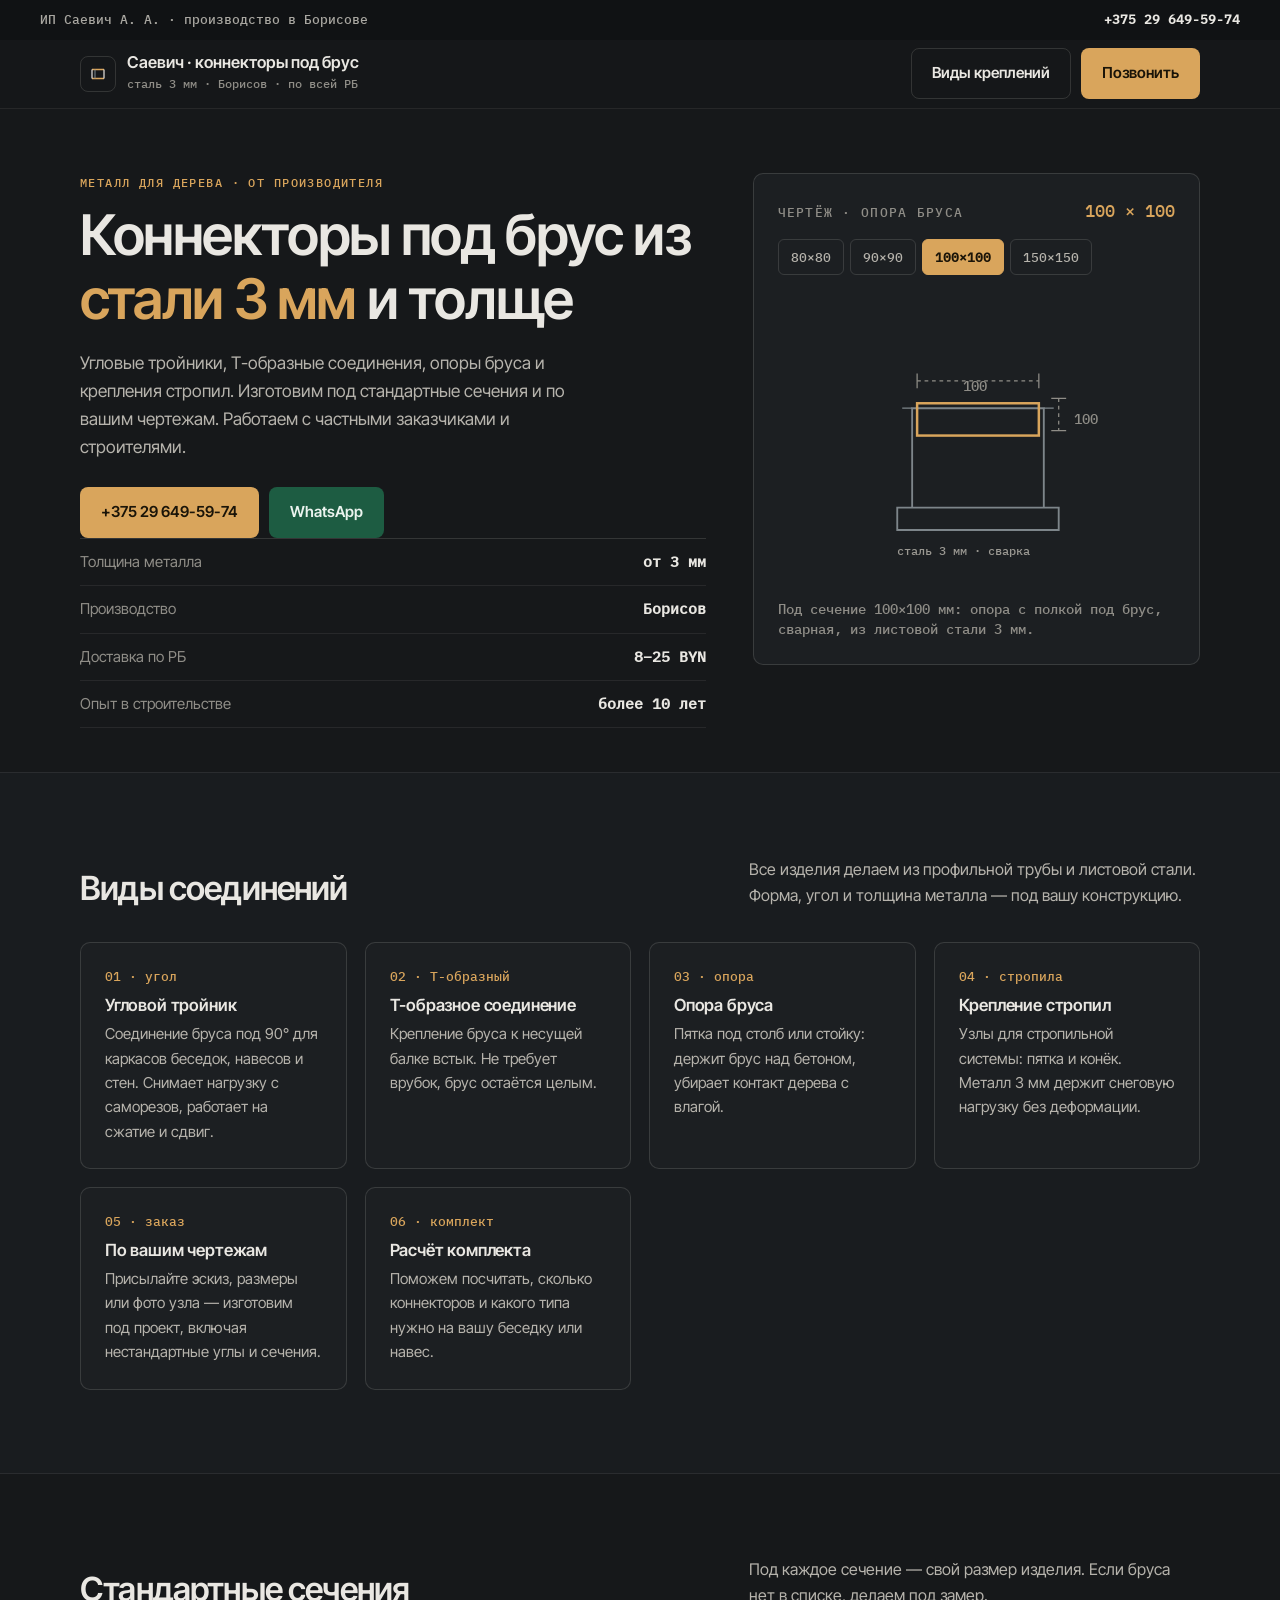
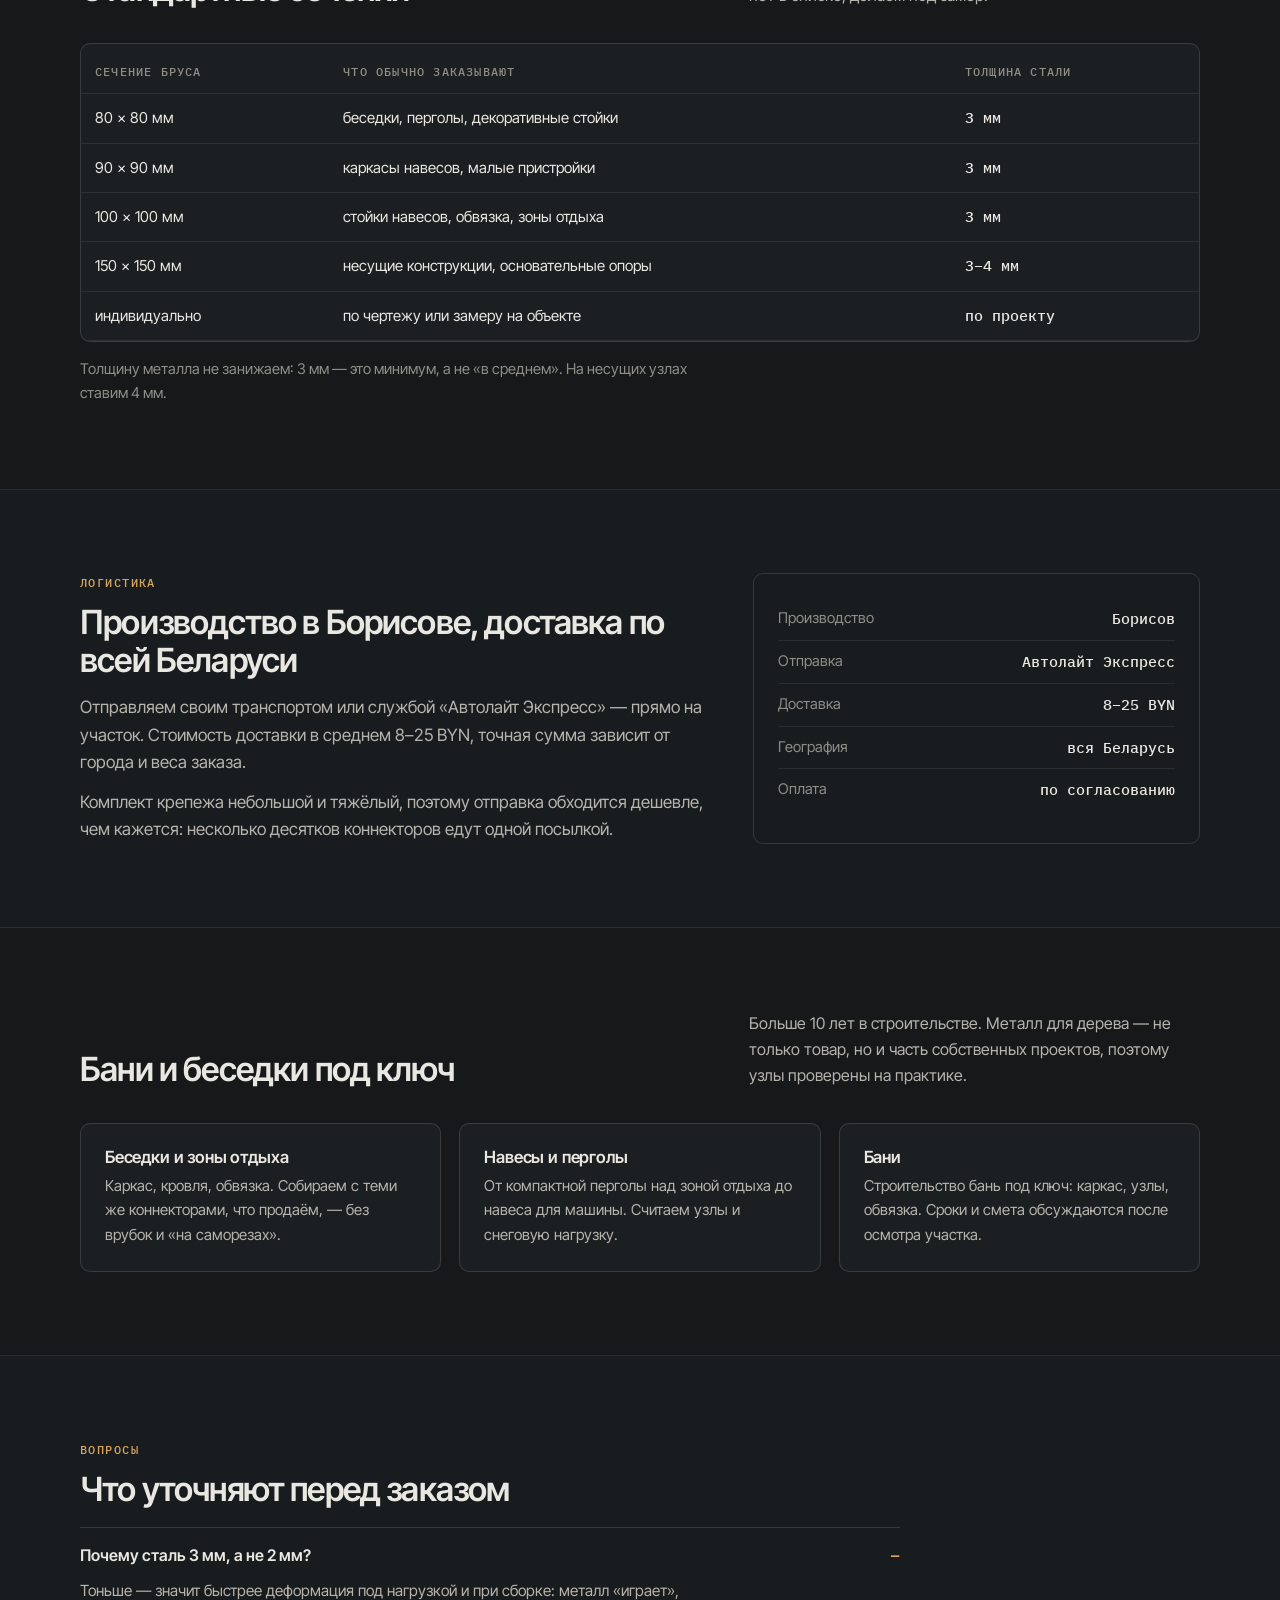
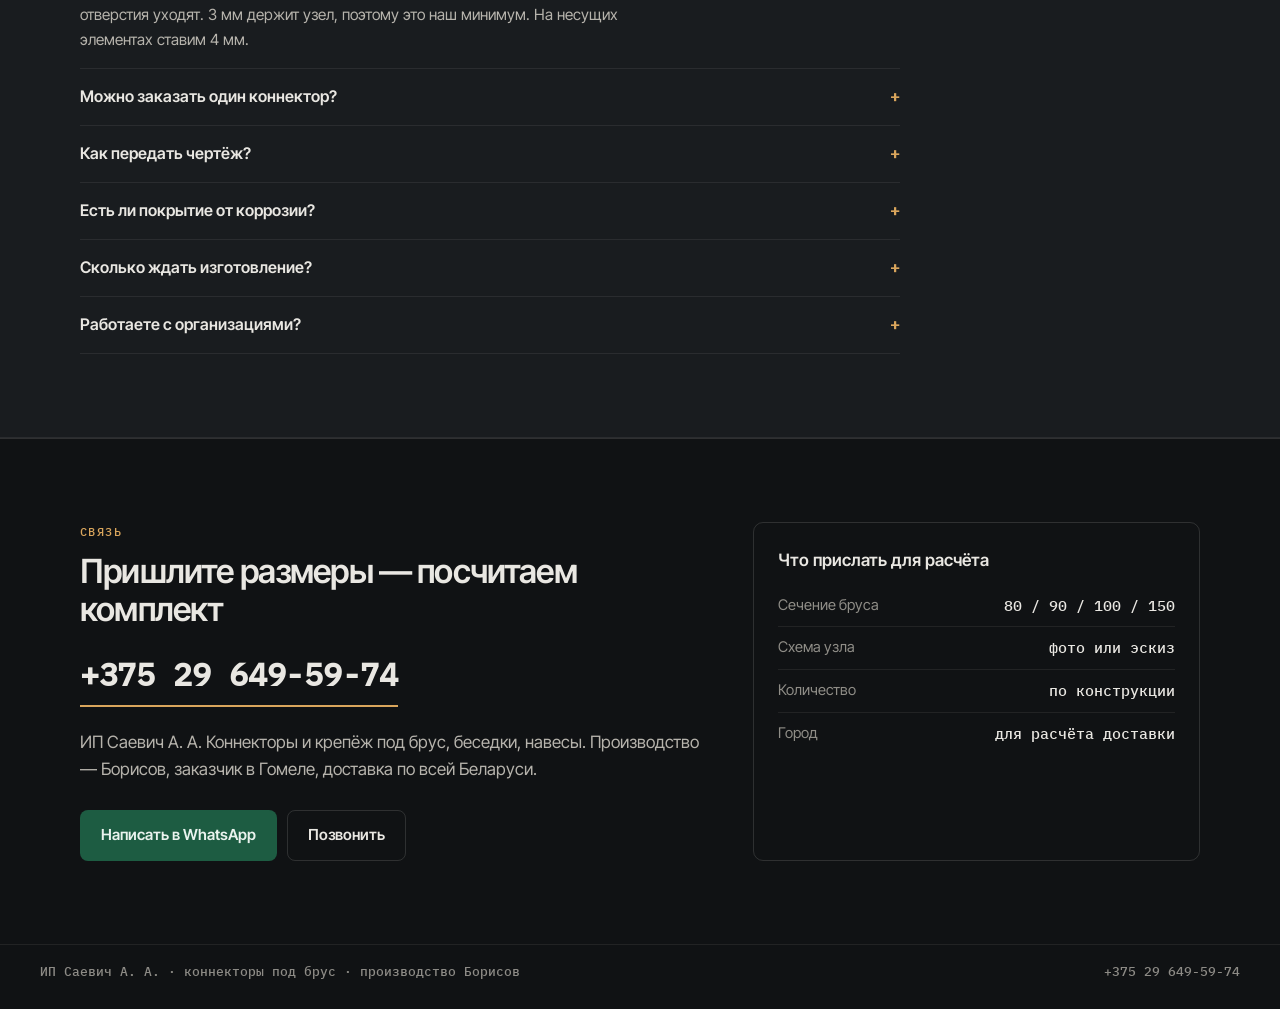
==== index.html @ 71eab9da "feat: Саевич — архетип 33 «чертёж», переключатель сечения бруса" ====
<!DOCTYPE html>
<html lang="ru">
<head>
<meta charset="UTF-8">
<meta name="viewport" content="width=device-width, initial-scale=1">
<title>Коннекторы под брус из стали 3 мм — производство, Борисов | ИП Саевич</title>
<meta name="description" content="Металлические коннекторы и крепёж под брус от производителя: угловые тройники, Т-образные соединения, опоры бруса, крепления стропил. Сечения 80, 90, 100, 150 мм и по чертежу. Доставка по Беларуси. +375 29 649-59-74.">
<link rel="icon" href="favicon.svg" type="image/svg+xml">
<meta property="og:type" content="website">
<meta property="og:title" content="Коннекторы под брус — сталь 3 мм, от производителя">
<meta property="og:locale" content="ru_RU">
<link rel="stylesheet" href="style.css">
</head>
<body id="top">
<div class="top"><div class="wrap"><span>ИП Саевич А. А. · производство в Борисове</span><span><b>+375 29 649-59-74</b></span></div></div>
<header class="hdr"><div class="wrap hrow">
  <a class="logo" href="#top">
    <i><svg viewBox="0 0 24 24" width="18" height="18" aria-hidden="true"><path d="M4 6h16M4 18h16" stroke="#d9a55c" stroke-width="2"/><path d="M4 6v12M20 6v12" stroke="#e9e7e2" stroke-width="1.6"/><path d="M8 6v12" stroke="#7d858a" stroke-width="1.4"/></svg></i>
    <span><span class="lg-t">Саевич · коннекторы под брус</span><span class="lg-s">сталь 3 мм · Борисов · по всей РБ</span></span>
  </a>
  <div class="cta" style="margin:0">
    <a class="btn btn-ghost" href="#types">Виды креплений</a>
    <a class="btn btn-acc" href="tel:+375296495974">Позвонить</a>
  </div>
</div></header>
<main>
<section class="hero"><div class="wrap"><div class="hg">
  <div>
    <span class="lbl">Металл для дерева · от производителя</span>
    <h1>Коннекторы под брус из <em>стали 3 мм</em> и толще</h1>
    <p class="lead">Угловые тройники, Т-образные соединения, опоры бруса и крепления стропил. Изготовим под стандартные сечения и по вашим чертежам. Работаем с частными заказчиками и строителями.</p>
    <div class="cta">
      <a class="btn btn-acc" href="tel:+375296495974">+375 29 649-59-74</a>
      <a class="btn btn-wa" href="https://wa.me/375296495974" target="_blank" rel="noopener">WhatsApp</a>
    </div>
    <ul class="spec">
      <li><span>Толщина металла</span><b>от 3 мм</b></li>
      <li><span>Производство</span><b>Борисов</b></li>
      <li><span>Доставка по РБ</span><b>8–25 BYN</b></li>
      <li><span>Опыт в строительстве</span><b>более 10 лет</b></li>
    </ul>
  </div>
  <div class="draft">
    <div class="draft-head"><b>Чертёж · опора бруса</b><span class="val" id="dimVal">100 × 100</span></div>
    <div class="sizes" id="sizes" role="group" aria-label="Сечение бруса">
      <button data-s="80" aria-pressed="false">80×80</button>
      <button data-s="90" aria-pressed="false">90×90</button>
      <button data-s="100" aria-pressed="true">100×100</button>
      <button data-s="150" aria-pressed="false">150×150</button>
    </div>
    <svg class="tech" viewBox="0 0 320 240" role="img" aria-labelledby="tt td">
      <title id="tt">Опора бруса с размерами</title>
      <desc id="td">Схематичный чертёж стальной опоры под брус с указанием размера сечения.</desc>
      <g stroke="#7d858a" stroke-width="1.5" fill="none">
        <path id="plate" d="M96 176h130v18H96z"/>
        <path id="walls" d="M108 176V96h106v80"/>
        <path d="M108 96h-8M214 96h8" stroke-width="1"/>
      </g>
      <g id="beam" stroke="#d9a55c" stroke-width="2" fill="none">
        <rect id="beamRect" x="112" y="88" width="98" height="26"/>
      </g>
      <g font-family="IBM Plex Mono, monospace" font-size="11" fill="#8f8d87">
        <text id="dimW" x="140" y="82">100</text>
        <text id="dimH" x="238" y="112">100</text>
      </g>
      <g stroke="#8f8d87" stroke-width="1" fill="none">
        <path d="M112 74h98" stroke-dasharray="3 3"/><path d="M112 68v12M210 68v12"/>
        <path d="M226 88v26" stroke-dasharray="3 3"/><path d="M220 88h12M220 114h12"/>
      </g>
      <text x="96" y="214" font-family="IBM Plex Mono, monospace" font-size="10" fill="#9a9892">сталь 3 мм · сварка</text>
    </svg>
    <p class="cap" id="draftCap">Под сечение 100×100 мм: опора с полкой под брус, сварная, из листовой стали 3 мм.</p>
  </div>
</div></div></section>
<section class="blk alt" id="types"><div class="wrap">
  <div class="sec">
    <h2>Виды соединений</h2>
    <p>Все изделия делаем из профильной трубы и листовой стали. Форма, угол и толщина металла — под вашу конструкцию.</p>
  </div>
  <div class="grid">
    <article class="card"><span class="mono">01 · угол</span><h3>Угловой тройник</h3><p>Соединение бруса под 90° для каркасов беседок, навесов и стен. Снимает нагрузку с саморезов, работает на сжатие и сдвиг.</p></article>
    <article class="card"><span class="mono">02 · Т-образный</span><h3>Т-образное соединение</h3><p>Крепление бруса к несущей балке встык. Не требует врубок, брус остаётся целым.</p></article>
    <article class="card"><span class="mono">03 · опора</span><h3>Опора бруса</h3><p>Пятка под столб или стойку: держит брус над бетоном, убирает контакт дерева с влагой.</p></article>
    <article class="card"><span class="mono">04 · стропила</span><h3>Крепление стропил</h3><p>Узлы для стропильной системы: пятка и конёк. Металл 3 мм держит снеговую нагрузку без деформации.</p></article>
    <article class="card"><span class="mono">05 · заказ</span><h3>По вашим чертежам</h3><p>Присылайте эскиз, размеры или фото узла — изготовим под проект, включая нестандартные углы и сечения.</p></article>
    <article class="card"><span class="mono">06 · комплект</span><h3>Расчёт комплекта</h3><p>Поможем посчитать, сколько коннекторов и какого типа нужно на вашу беседку или навес.</p></article>
  </div>
</div></section>

<section class="blk" id="sizes"><div class="wrap">
  <div class="sec">
    <h2>Стандартные сечения</h2>
    <p>Под каждое сечение — свой размер изделия. Если бруса нет в списке, делаем под замер.</p>
  </div>
  <div class="tblwrap">
    <table class="tbl">
      <thead><tr><th>Сечение бруса</th><th>Что обычно заказывают</th><th>Толщина стали</th></tr></thead>
      <tbody>
        <tr><td>80 × 80 мм</td><td>беседки, перголы, декоративные стойки</td><td>3 мм</td></tr>
        <tr><td>90 × 90 мм</td><td>каркасы навесов, малые пристройки</td><td>3 мм</td></tr>
        <tr><td>100 × 100 мм</td><td>стойки навесов, обвязка, зоны отдыха</td><td>3 мм</td></tr>
        <tr><td>150 × 150 мм</td><td>несущие конструкции, основательные опоры</td><td>3–4 мм</td></tr>
        <tr><td>индивидуально</td><td>по чертежу или замеру на объекте</td><td>по проекту</td></tr>
      </tbody>
    </table>
  </div>
  <p style="margin-top:16px;color:var(--ink3);font-size:.92rem">Толщину металла не занижаем: 3 мм — это минимум, а не «в среднем». На несущих узлах ставим 4 мм.</p>
</div></section>
<section class="blk alt" id="delivery"><div class="wrap">
  <div class="cg">
    <div>
      <span class="lbl">Логистика</span>
      <h2>Производство в Борисове, доставка по всей Беларуси</h2>
      <p style="margin-top:14px;color:var(--ink2)">Отправляем своим транспортом или службой «Автолайт Экспресс» — прямо на участок. Стоимость доставки в среднем 8–25 BYN, точная сумма зависит от города и веса заказа.</p>
      <p style="margin-top:12px;color:var(--ink2)">Комплект крепежа небольшой и тяжёлый, поэтому отправка обходится дешевле, чем кажется: несколько десятков коннекторов едут одной посылкой.</p>
    </div>
    <div class="cbox">
      <div class="row"><span>Производство</span><span>Борисов</span></div>
      <div class="row"><span>Отправка</span><span>Автолайт Экспресс</span></div>
      <div class="row"><span>Доставка</span><span>8–25 BYN</span></div>
      <div class="row"><span>География</span><span>вся Беларусь</span></div>
      <div class="row"><span>Оплата</span><span>по согласованию</span></div>
    </div>
  </div>
</div></section>

<section class="blk" id="build"><div class="wrap">
  <div class="sec">
    <h2>Бани и беседки под ключ</h2>
    <p>Больше 10 лет в строительстве. Металл для дерева — не только товар, но и часть собственных проектов, поэтому узлы проверены на практике.</p>
  </div>
  <div class="grid">
    <article class="card"><h3>Беседки и зоны отдыха</h3><p>Каркас, кровля, обвязка. Собираем с теми же коннекторами, что продаём, — без врубок и «на саморезах».</p></article>
    <article class="card"><h3>Навесы и перголы</h3><p>От компактной перголы над зоной отдыха до навеса для машины. Считаем узлы и снеговую нагрузку.</p></article>
    <article class="card"><h3>Бани</h3><p>Строительство бань под ключ: каркас, узлы, обвязка. Сроки и смета обсуждаются после осмотра участка.</p></article>
  </div>
</div></section>

<section class="blk alt" id="faq"><div class="wrap">
  <span class="lbl">Вопросы</span>
  <h2 style="margin-bottom:18px">Что уточняют перед заказом</h2>
  <div class="faq">
    <details open><summary>Почему сталь 3 мм, а не 2 мм?</summary><p>Тоньше — значит быстрее деформация под нагрузкой и при сборке: металл «играет», отверстия уходят. 3 мм держит узел, поэтому это наш минимум. На несущих элементах ставим 4 мм.</p></details>
    <details><summary>Можно заказать один коннектор?</summary><p>Можно, но обычно заказывают комплект на конструкцию: доставка одна, а коннекторы нужны во всех узлах. Поможем посчитать количество.</p></details>
    <details><summary>Как передать чертёж?</summary><p>Фото эскиза, размеры от руки или файл — подойдёт любой вариант. По нему назовём цену и срок изготовления.</p></details>
    <details><summary>Есть ли покрытие от коррозии?</summary><p>Изделия можно заказать с покрытием — обсудите это при заказе. Металл без покрытия внутри конструкции всё равно стоит защищать от влаги.</p></details>
    <details><summary>Сколько ждать изготовление?</summary><p>Зависит от объёма: стандартные позиции готовим быстрее, индивидуальные — дольше. Срок называем при заказе, до оплаты.</p></details>
    <details><summary>Работаете с организациями?</summary><p>Да, изготавливаем комплекты для строительных бригад и организаций: по чертежам, с расчётом на объект.</p></details>
  </div>
</div></section>

<section class="cont" id="contacts"><div class="wrap cg">
  <div>
    <span class="lbl">Связь</span>
    <h2 style="margin-bottom:16px">Пришлите размеры — посчитаем комплект</h2>
    <a class="phone" href="tel:+375296495974">+375 29 649-59-74</a>
    <p style="margin-top:14px;color:var(--ink2)">ИП Саевич А. А. Коннекторы и крепёж под брус, беседки, навесы. Производство — Борисов, заказчик в Гомеле, доставка по всей Беларуси.</p>
    <div class="cta">
      <a class="btn btn-wa" href="https://wa.me/375296495974" target="_blank" rel="noopener">Написать в WhatsApp</a>
      <a class="btn btn-ghost" href="tel:+375296495974">Позвонить</a>
    </div>
  </div>
  <div class="cbox">
    <b style="display:block;margin-bottom:10px;font-family:var(--f)">Что прислать для расчёта</b>
    <div class="row"><span>Сечение бруса</span><span>80 / 90 / 100 / 150</span></div>
    <div class="row"><span>Схема узла</span><span>фото или эскиз</span></div>
    <div class="row"><span>Количество</span><span>по конструкции</span></div>
    <div class="row"><span>Город</span><span>для расчёта доставки</span></div>
  </div>
</div></section>
</main>
<footer><div class="wrap">
  <span>ИП Саевич А. А. · коннекторы под брус · производство Борисов</span>
  <span>+375 29 649-59-74</span>
</div></footer>
</body>
</html>
<script>
(function(){
  var RECT=document.getElementById('beamRect');
  var DIMW=document.getElementById('dimW'), DIMH=document.getElementById('dimH');
  var VAL=document.getElementById('dimVal'), CAP=document.getElementById('draftCap');
  var btns=[].slice.call(document.querySelectorAll('#sizes button'));
  if(!RECT||!btns.length) return;
  var SCALE=0.66;                    // мм -> px на чертеже
  var base=100, baseW=98, baseH=26;
  function apply(mm){
    var w=Math.round(baseW*(mm/base)), h=Math.max(18, Math.round(baseH*(mm/base)));
    var x=Math.round(161-w/2), y=118-h;   // полка опоры остаётся на месте
    RECT.setAttribute('x',x); RECT.setAttribute('y',y);
    RECT.setAttribute('width',w); RECT.setAttribute('height',h);
    DIMW.textContent=mm; DIMW.setAttribute('x', Math.round(x+w/2-12));
    DIMH.textContent=mm; DIMH.setAttribute('y', Math.round(y+h/2+4));
    VAL.textContent=mm+' × '+mm;
    CAP.textContent='Под сечение '+mm+'×'+mm+' мм: опора с полкой под брус, сварная, из листовой стали 3 мм.';
    btns.forEach(function(b){ b.setAttribute('aria-pressed', String(+b.dataset.s===mm)); });
  }
  btns.forEach(function(b){ b.addEventListener('click', function(){ apply(+b.dataset.s); }); });
  apply(100);
})();
</script>
---- style.css ----
@font-face{font-family:'Inter Tight';font-style:normal;font-weight:400;font-display:block;src:url('fonts/inter-tight-cyrillic-400.woff2') format('woff2');unicode-range:U+0301, U+0400-045F, U+0490-0491, U+04B0-04B1, U+2116}
@font-face{font-family:'Inter Tight';font-style:normal;font-weight:400;font-display:block;src:url('fonts/inter-tight-latin-400.woff2') format('woff2');unicode-range:U+0000-00FF, U+0131, U+0152-0153, U+2000-206F, U+20AC, U+2122}
@font-face{font-family:'Inter Tight';font-style:normal;font-weight:600;font-display:block;src:url('fonts/inter-tight-cyrillic-600.woff2') format('woff2');unicode-range:U+0301, U+0400-045F, U+0490-0491, U+04B0-04B1, U+2116}
@font-face{font-family:'Inter Tight';font-style:normal;font-weight:600;font-display:block;src:url('fonts/inter-tight-latin-600.woff2') format('woff2');unicode-range:U+0000-00FF, U+0131, U+0152-0153, U+2000-206F, U+20AC, U+2122}
@font-face{font-family:'IBM Plex Mono';font-style:normal;font-weight:500;font-display:block;src:url('fonts/ibm-plex-mono-cyrillic-500.woff2') format('woff2');unicode-range:U+0301, U+0400-045F, U+0490-0491, U+04B0-04B1, U+2116}
@font-face{font-family:'IBM Plex Mono';font-style:normal;font-weight:500;font-display:block;src:url('fonts/ibm-plex-mono-latin-500.woff2') format('woff2');unicode-range:U+0000-00FF, U+0131, U+0152-0153, U+2000-206F, U+20AC, U+2122}
:root{
 --bg:#16181a; --surf:#1c1f22; --surf2:#23272b; --ink:#e9e7e2; --ink2:#b6b3ac; --ink3:#8f8d87;
 --line:rgba(233,231,226,.14); --line2:rgba(233,231,226,.08);
 --wood:#d9a55c; --wood-d:#b9853d; --steel:#7d858a;
 --r:10px;
 --f:"Inter Tight",system-ui,sans-serif; --fb:"Inter Tight",system-ui,sans-serif; --mono:"IBM Plex Mono",ui-monospace,monospace;
}
*{margin:0;padding:0;box-sizing:border-box}
html{-webkit-text-size-adjust:100%;scroll-behavior:smooth}
body{font-family:var(--fb);background:var(--bg);color:var(--ink);font-size:1.0625rem;line-height:1.62;-webkit-font-smoothing:antialiased;overflow-x:hidden}
img,svg{max-width:100%;display:block}
a{color:inherit;text-decoration:none}
.wrap{max-width:1200px;margin:0 auto;padding:0 clamp(18px,4vw,40px)}
h1,h2,h3{font-family:var(--f);font-weight:600;line-height:1.14;letter-spacing:-.025em;overflow-wrap:anywhere}
h1{font-size:clamp(2rem,4.4vw,3.5rem)}
h2{font-size:clamp(1.45rem,2.6vw,2.1rem)}
h3{font-size:1.05rem;letter-spacing:-.01em}
p{max-width:68ch}
.lbl{display:block;font-family:var(--mono);font-size:.74rem;letter-spacing:.12em;text-transform:uppercase;color:var(--wood);margin-bottom:12px}
a:focus-visible,button:focus-visible,summary:focus-visible{outline:2px solid var(--wood);outline-offset:3px}
.top{background:#101214;color:#a9a7a1;font-size:.83rem}
.top .wrap{display:flex;flex-wrap:wrap;gap:6px 24px;justify-content:space-between;padding:9px 0;font-family:var(--mono)}
.top b{color:#e9e7e2}
.hdr{position:sticky;top:0;z-index:50;background:rgba(22,24,26,.92);backdrop-filter:blur(12px);border-bottom:1px solid var(--line2)}
.hrow{display:flex;align-items:center;justify-content:space-between;gap:14px;min-height:68px;flex-wrap:wrap}
.logo{display:flex;align-items:center;gap:11px;min-width:0}
.logo i{width:36px;height:36px;border-radius:8px;border:1px solid var(--line);display:grid;place-items:center;flex:none}
.lg-t{display:block;font-family:var(--f);font-weight:600;font-size:1.02rem;line-height:1.1;white-space:nowrap;overflow:hidden;text-overflow:ellipsis}
.lg-s{display:block;font-family:var(--mono);font-size:.72rem;color:var(--ink3);margin-top:3px}
.btn{display:inline-flex;align-items:center;justify-content:center;gap:8px;font-weight:600;font-size:.95rem;padding:12px 20px;border-radius:8px;border:1px solid transparent;cursor:pointer;transition:background .18s cubic-bezier(.16,1,.3,1),border-color .18s,color .18s;white-space:nowrap;font-family:var(--f)}
.btn-acc{background:var(--wood);color:#1a1408}
.btn-acc:hover{background:#e6b876}
.btn-ghost{border-color:var(--line);color:var(--ink)}
.btn-ghost:hover{border-color:var(--ink)}
.btn-wa{background:#1d5c42;color:#eaf3ee}
.btn-wa:hover{background:#164a35}
.hero{padding:clamp(34px,5vw,66px) 0 clamp(26px,4vw,44px)}
.hg{display:grid;grid-template-columns:minmax(0,7fr) minmax(0,5fr);gap:clamp(24px,3.6vw,52px);align-items:start}
.hero h1{max-width:20ch;margin-bottom:18px}
.hero h1 em{font-style:normal;color:var(--wood)}
.lead{color:var(--ink2);font-size:1.08rem;max-width:52ch}
.cta{display:flex;flex-wrap:wrap;gap:10px;margin-top:26px}
.chips-row{display:flex;flex-wrap:wrap;gap:8px;margin-top:30px}
.spec{list-style:none;display:grid;gap:0;border-top:1px solid var(--line)}
.spec li{display:grid;grid-template-columns:1fr auto;gap:14px;padding:11px 0;border-bottom:1px solid var(--line2);font-size:.94rem}
.spec li span{color:var(--ink3)}
.spec li b{font-family:var(--mono);font-weight:600;font-size:.92rem;color:var(--ink);text-align:right;white-space:nowrap}
/* чертёж */
.draft{border:1px solid var(--line);border-radius:var(--r);background:var(--surf);padding:clamp(16px,2.2vw,24px)}
.draft-head{display:flex;justify-content:space-between;align-items:baseline;gap:12px;flex-wrap:wrap;margin-bottom:14px}
.draft-head b{font-family:var(--mono);font-size:.8rem;letter-spacing:.1em;text-transform:uppercase;color:var(--ink3);font-weight:500}
.draft-head .val{font-family:var(--mono);font-size:1.05rem;color:var(--wood);font-variant-numeric:tabular-nums}
.sizes{display:flex;flex-wrap:wrap;gap:6px;margin-bottom:14px}
.sizes button{font-family:var(--mono);font-size:.84rem;padding:8px 12px;border-radius:6px;border:1px solid var(--line);background:transparent;color:var(--ink2);cursor:pointer;transition:background .16s,border-color .16s,color .16s;font-variant-numeric:tabular-nums}
.sizes button:hover{border-color:var(--ink3);color:var(--ink)}
.sizes button[aria-pressed=true]{background:var(--wood);border-color:var(--wood);color:#1a1408;font-weight:600}
svg.tech{width:100%;height:auto}
.draft .cap{margin-top:12px;font-size:.86rem;color:var(--ink3);font-family:var(--mono);line-height:1.5}
.blk{padding:clamp(46px,6.5vw,88px) 0}
.blk.alt{background:#191c1f;border-top:1px solid var(--line2);border-bottom:1px solid var(--line2)}
.sec{display:grid;grid-template-columns:minmax(0,7fr) minmax(0,5fr);gap:clamp(16px,3vw,40px);align-items:end;margin-bottom:clamp(22px,3vw,34px)}
.sec p{color:var(--ink2);font-size:1rem}
.grid{display:grid;grid-template-columns:repeat(auto-fit,minmax(250px,1fr));gap:clamp(12px,1.8vw,18px)}
.card{border:1px solid var(--line);border-radius:var(--r);background:var(--surf);padding:clamp(16px,2.2vw,24px)}
.card h3{margin-bottom:7px}
.card p{color:var(--ink2);font-size:.94rem}
.card .mono{font-family:var(--mono);font-size:.8rem;color:var(--wood);display:block;margin-bottom:8px}
.tbl{width:100%;border-collapse:collapse;margin-top:6px}
.tbl th,.tbl td{padding:12px 14px;border-bottom:1px solid var(--line2);text-align:left;font-size:.94rem}
.tbl th{font-family:var(--mono);font-size:.75rem;letter-spacing:.1em;text-transform:uppercase;color:var(--ink3);font-weight:500}
.tbl td:last-child{font-family:var(--mono);font-variant-numeric:tabular-nums;color:var(--ink)}
.tbl tr td:first-child{color:var(--ink)}
.tblwrap{border:1px solid var(--line);border-radius:var(--r);overflow:hidden;background:var(--surf)}
.faq{border-top:1px solid var(--line);max-width:820px}
.faq details{border-bottom:1px solid var(--line2);padding:15px 0}
.faq summary{cursor:pointer;list-style:none;display:flex;justify-content:space-between;gap:14px;font-weight:600;font-size:1rem}
.faq summary::-webkit-details-marker{display:none}
.faq summary::after{content:"+";font-family:var(--mono);color:var(--wood)}
.faq details[open] summary::after{content:"–"}
.faq p{color:var(--ink2);font-size:.96rem;margin-top:10px}
.cont{border-top:1px solid var(--line);background:#101214;padding:clamp(46px,6.5vw,86px) 0}
.cg{display:grid;grid-template-columns:minmax(0,7fr) minmax(0,5fr);gap:clamp(22px,3.6vw,52px)}
.phone{display:inline-block;font-family:var(--mono);font-weight:600;font-size:clamp(1.35rem,3vw,2rem);letter-spacing:-.01em;padding:4px 0;border-bottom:2px solid var(--wood);margin-bottom:8px}
.phone:hover{color:var(--wood)}
.cbox{border:1px solid var(--line);border-radius:var(--r);padding:clamp(16px,2.2vw,24px)}
.cbox .row{display:flex;justify-content:space-between;gap:14px;padding:9px 0;border-bottom:1px solid var(--line2);font-size:.92rem}
.cbox .row:last-child{border-bottom:0}
.cbox .row span:first-child{color:var(--ink3)}
.cbox .row span:last-child{font-family:var(--mono);color:var(--ink)}
footer{background:#101214;border-top:1px solid var(--line2);color:#8d8b86;font-size:.84rem;font-family:var(--mono)}
footer .wrap{padding:16px 0 26px;display:flex;flex-wrap:wrap;gap:6px 24px;justify-content:space-between}
@media(max-width:900px){.hg,.sec,.cg{grid-template-columns:1fr}.hero h1{max-width:none}}
@media(prefers-reduced-motion:reduce){html{scroll-behavior:auto}*{transition:none!important}}
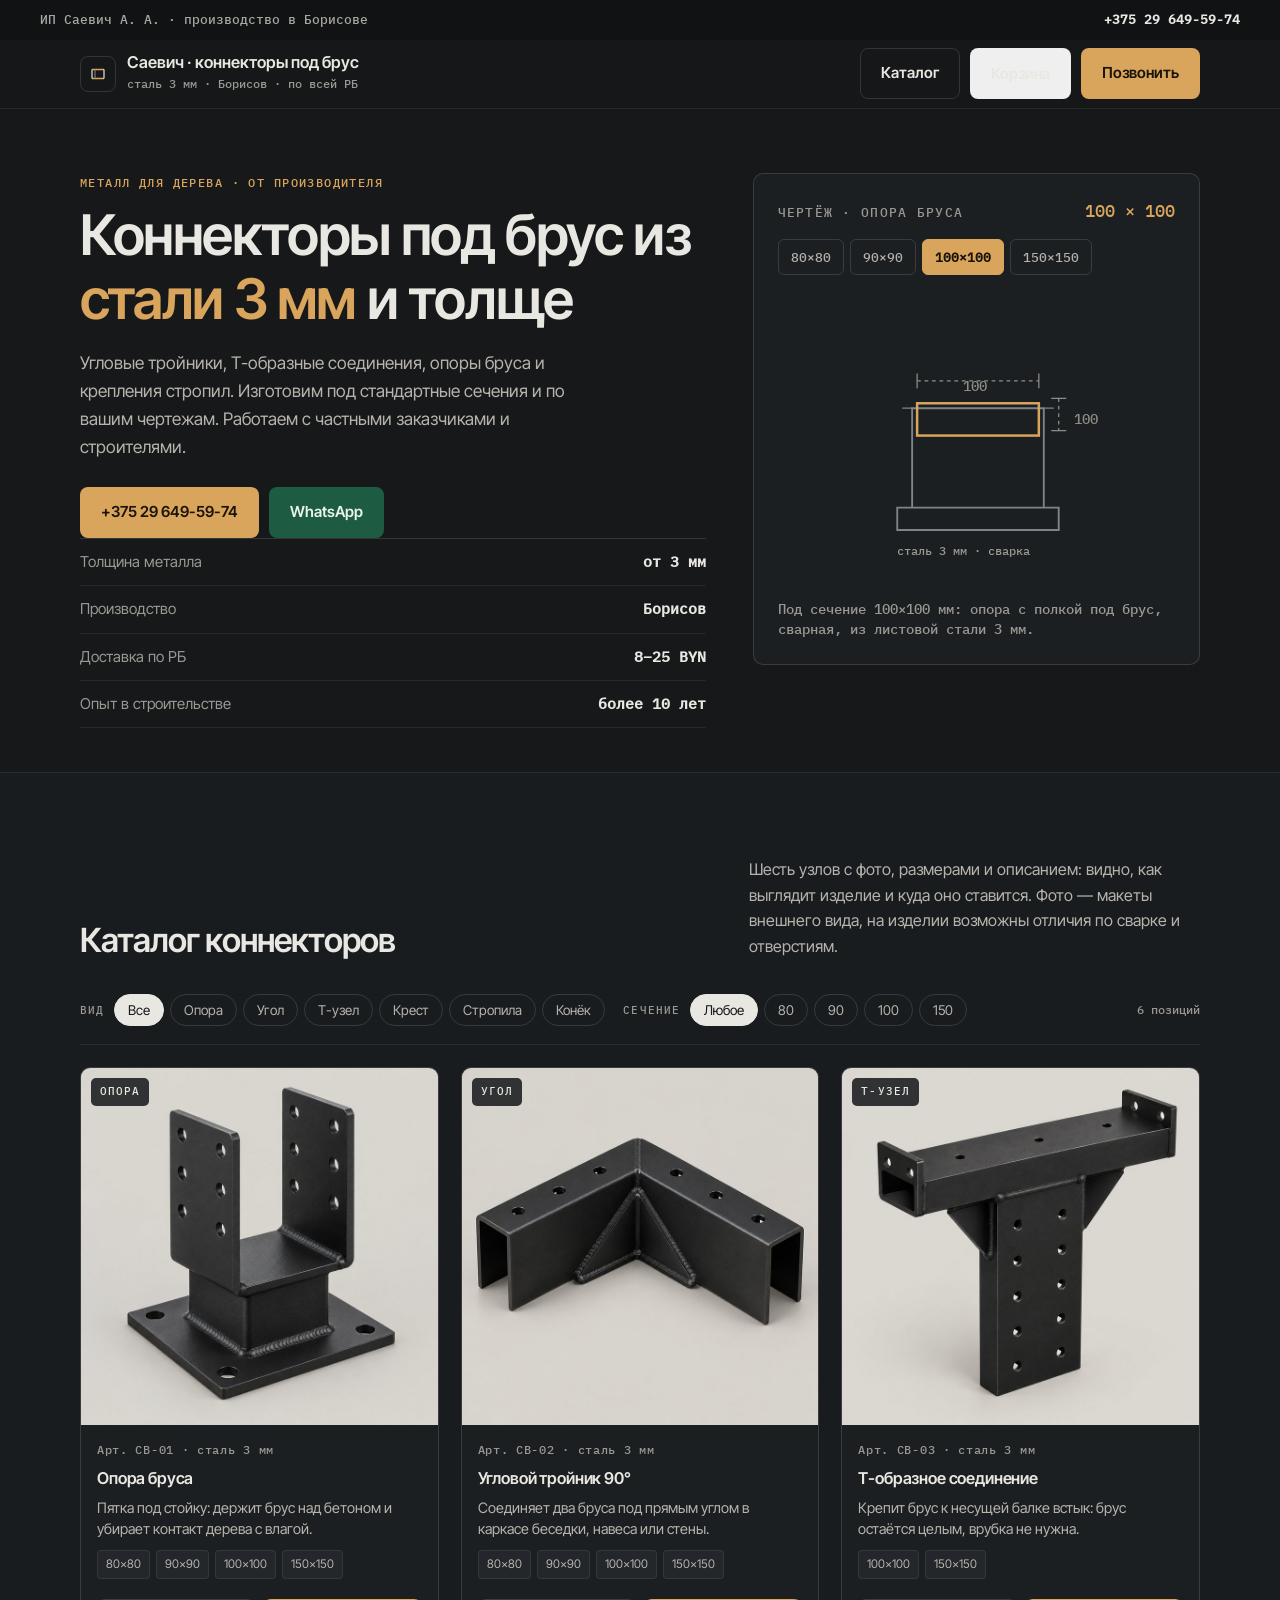
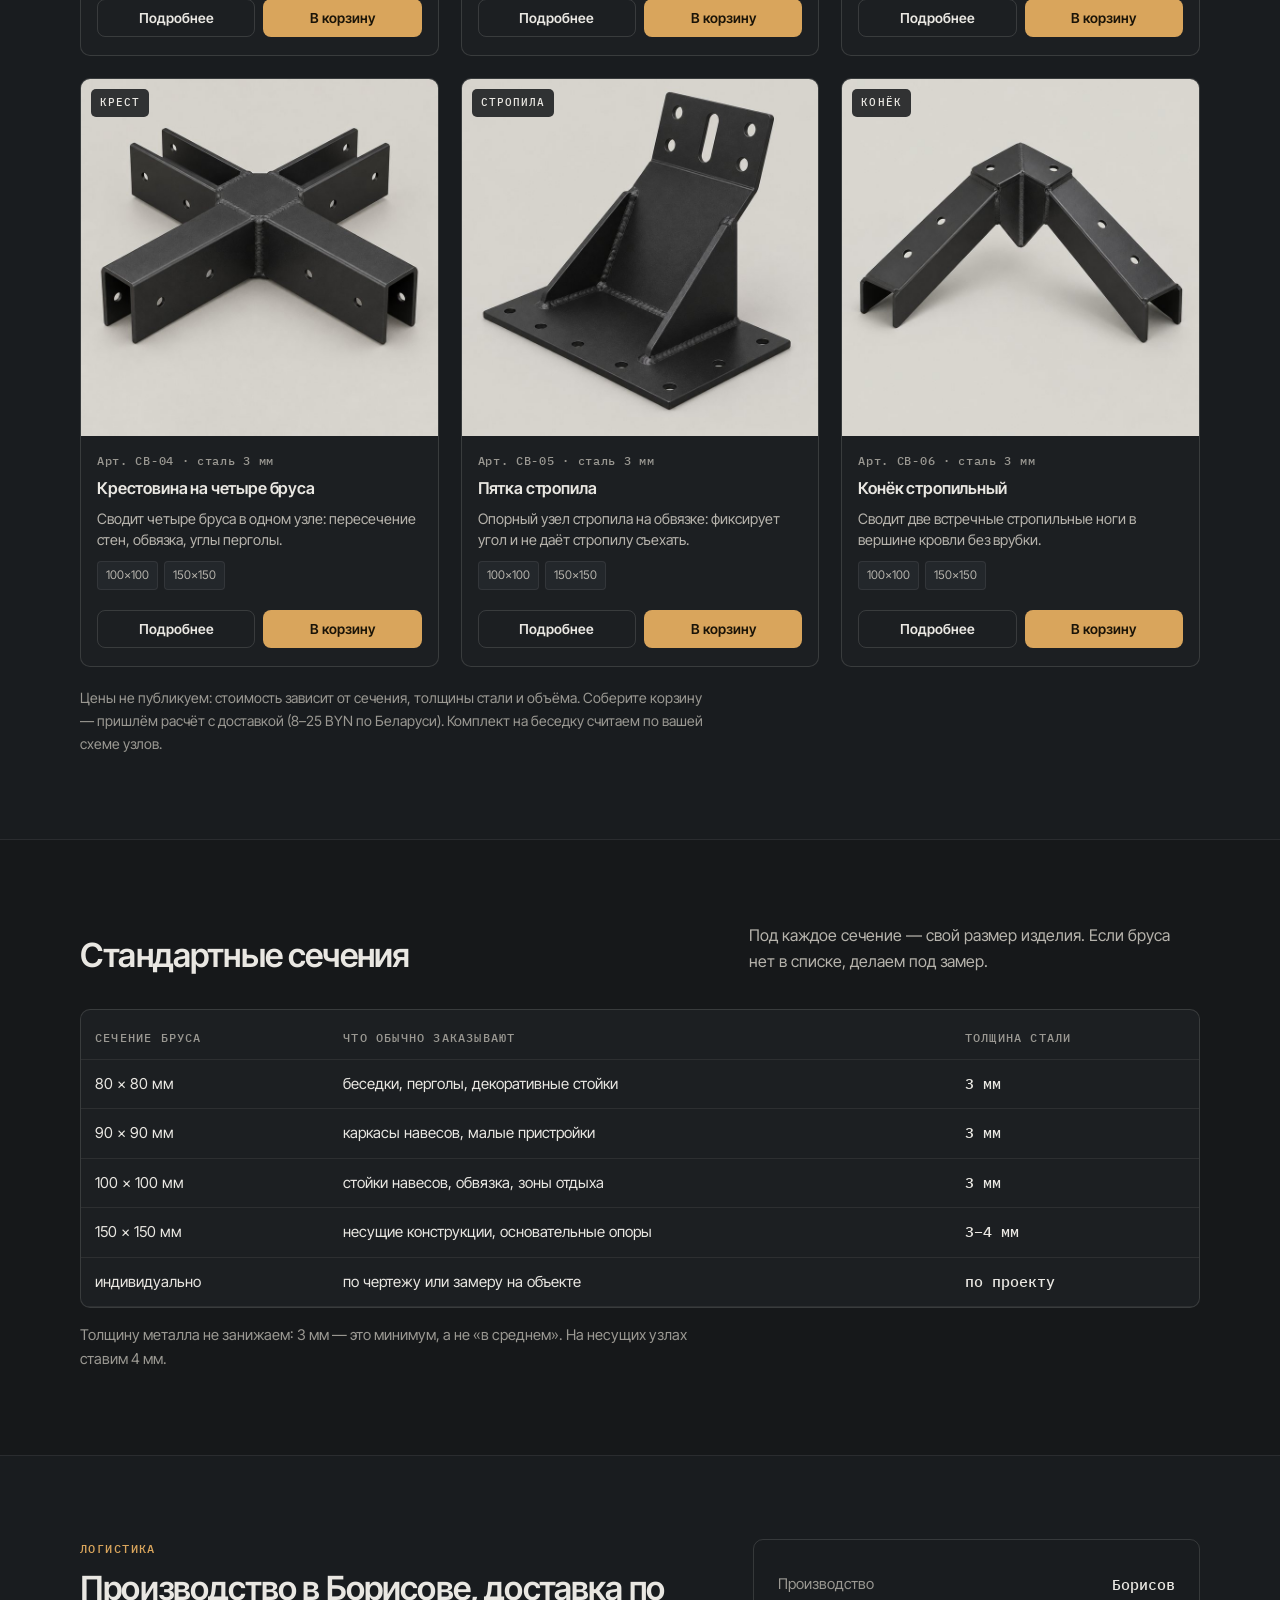
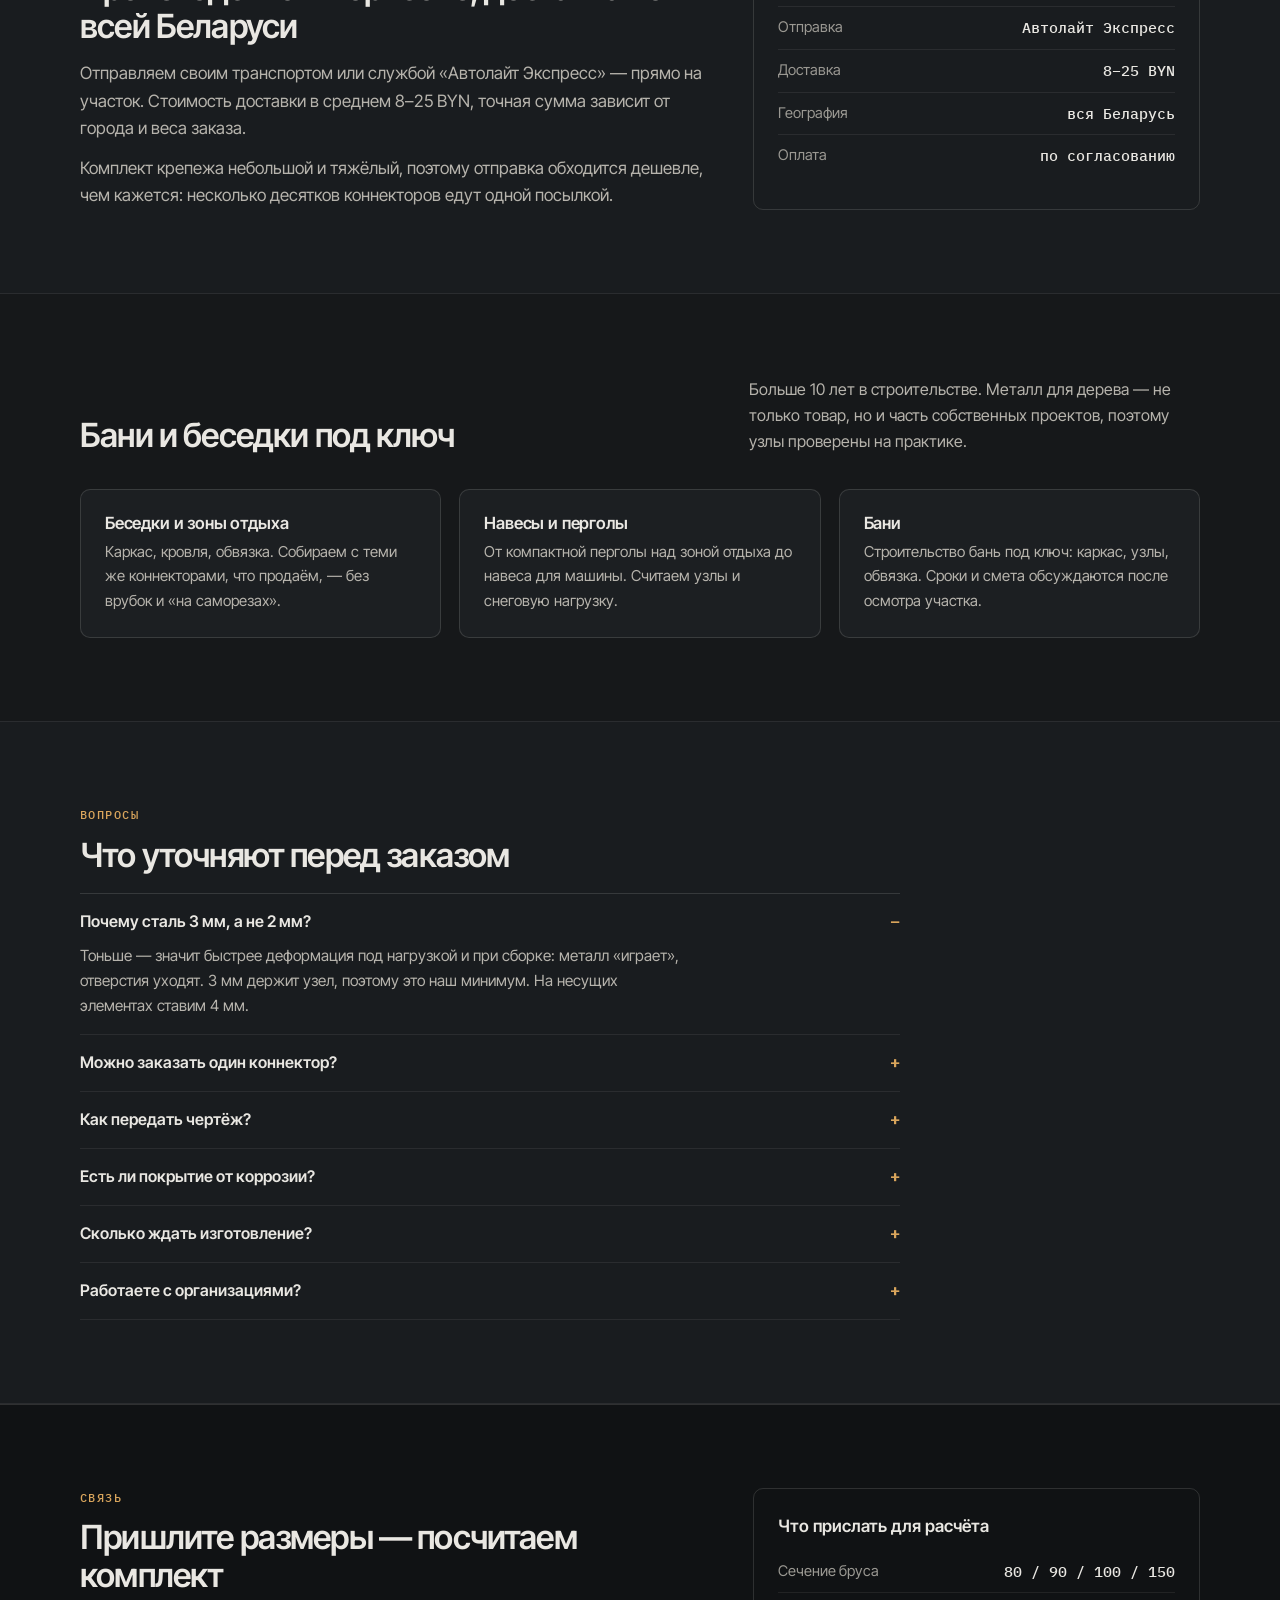
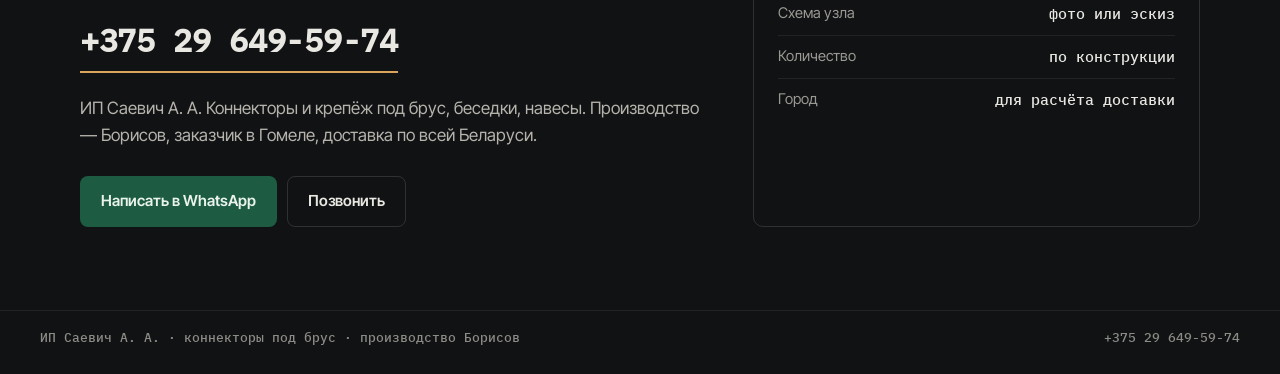
==== commit 1a057e09: "feat: каталог с фото коннекторов, карточка товара с описанием узла, корзина с заявкой в WhatsApp" ====
--- a/index.html
+++ b/index.html
@@ -4,9 +4,10 @@
 <meta charset="UTF-8">
 <meta name="viewport" content="width=device-width, initial-scale=1">
 <title>Коннекторы под брус из стали 3 мм — производство, Борисов | ИП Саевич</title>
-<meta name="description" content="Металлические коннекторы и крепёж под брус от производителя: угловые тройники, Т-образные соединения, опоры бруса, крепления стропил. Сечения 80, 90, 100, 150 мм и по чертежу. Доставка по Беларуси. +375 29 649-59-74.">
+<meta name="description" content="Каталог коннекторов под брус с фото и описанием узла: опора, угловой тройник, Т-соединение, крестовина, пятка и конёк стропила. Сечения 80, 90, 100, 150 мм, сталь 3 мм. Корзина и расчёт комплекта, доставка по Беларуси. +375 29 649-59-74.">
 <link rel="icon" href="favicon.svg" type="image/svg+xml">
 <meta property="og:type" content="website">
+<meta property="og:image" content="images/conn-1.jpg">
 <meta property="og:title" content="Коннекторы под брус — сталь 3 мм, от производителя">
 <meta property="og:locale" content="ru_RU">
 <link rel="stylesheet" href="style.css">
@@ -19,7 +20,8 @@
     <span><span class="lg-t">Саевич · коннекторы под брус</span><span class="lg-s">сталь 3 мм · Борисов · по всей РБ</span></span>
   </a>
   <div class="cta" style="margin:0">
-    <a class="btn btn-ghost" href="#types">Виды креплений</a>
+    <a class="btn btn-ghost" href="#types">Каталог</a>
+    <button class="btn btn-ghost cartbtn" type="button" data-open-cart>Корзина <span class="cartn" data-empty="true">0</span></button>
     <a class="btn btn-acc" href="tel:+375296495974">Позвонить</a>
   </div>
 </div></header>
@@ -74,18 +76,33 @@
 </div></div></section>
 <section class="blk alt" id="types"><div class="wrap">
   <div class="sec">
-    <h2>Виды соединений</h2>
-    <p>Все изделия делаем из профильной трубы и листовой стали. Форма, угол и толщина металла — под вашу конструкцию.</p>
-  </div>
-  <div class="grid">
-    <article class="card"><span class="mono">01 · угол</span><h3>Угловой тройник</h3><p>Соединение бруса под 90° для каркасов беседок, навесов и стен. Снимает нагрузку с саморезов, работает на сжатие и сдвиг.</p></article>
-    <article class="card"><span class="mono">02 · Т-образный</span><h3>Т-образное соединение</h3><p>Крепление бруса к несущей балке встык. Не требует врубок, брус остаётся целым.</p></article>
-    <article class="card"><span class="mono">03 · опора</span><h3>Опора бруса</h3><p>Пятка под столб или стойку: держит брус над бетоном, убирает контакт дерева с влагой.</p></article>
-    <article class="card"><span class="mono">04 · стропила</span><h3>Крепление стропил</h3><p>Узлы для стропильной системы: пятка и конёк. Металл 3 мм держит снеговую нагрузку без деформации.</p></article>
-    <article class="card"><span class="mono">05 · заказ</span><h3>По вашим чертежам</h3><p>Присылайте эскиз, размеры или фото узла — изготовим под проект, включая нестандартные углы и сечения.</p></article>
-    <article class="card"><span class="mono">06 · комплект</span><h3>Расчёт комплекта</h3><p>Поможем посчитать, сколько коннекторов и какого типа нужно на вашу беседку или навес.</p></article>
-  </div>
-</div></section>
+    <h2>Каталог коннекторов</h2>
+    <p>Шесть узлов с фото, размерами и описанием: видно, как выглядит изделие и куда оно ставится. Фото — макеты внешнего вида, на изделии возможны отличия по сварке и отверстиям.</p>
+  </div>
+  <div class="catbar" id="filters">
+    <div class="fgroup"><span>Вид</span>
+      <button class="fchip" data-kind="all" aria-pressed="true">Все</button>
+      <button class="fchip" data-kind="опора" aria-pressed="false">Опора</button>
+      <button class="fchip" data-kind="угол" aria-pressed="false">Угол</button>
+      <button class="fchip" data-kind="Т-узел" aria-pressed="false">Т-узел</button>
+      <button class="fchip" data-kind="крест" aria-pressed="false">Крест</button>
+      <button class="fchip" data-kind="стропила" aria-pressed="false">Стропила</button>
+      <button class="fchip" data-kind="конёк" aria-pressed="false">Конёк</button>
+    </div>
+    <div class="fgroup"><span>Сечение</span>
+      <button class="fchip" data-size="all" aria-pressed="true">Любое</button>
+      <button class="fchip" data-size="80" aria-pressed="false">80</button>
+      <button class="fchip" data-size="90" aria-pressed="false">90</button>
+      <button class="fchip" data-size="100" aria-pressed="false">100</button>
+      <button class="fchip" data-size="150" aria-pressed="false">150</button>
+    </div>
+    <div class="fcount" id="pcount" aria-live="polite">6 позиций</div>
+  </div>
+  <div class="pgrid" id="pgrid"></div>
+  <p class="pempty" id="pempty" hidden>Под этот фильтр позиций нет. Сбросьте вид или сечение — или закажите изделие по чертежу.</p>
+  <p class="pnote">Цены не публикуем: стоимость зависит от сечения, толщины стали и объёма. Соберите корзину — пришлём расчёт с доставкой (8–25 BYN по Беларуси). Комплект на беседку считаем по вашей схеме узлов.</p>
+</div></section>
+
 
 <section class="blk" id="sizes"><div class="wrap">
   <div class="sec">
@@ -173,6 +190,246 @@
   <span>ИП Саевич А. А. · коннекторы под брус · производство Борисов</span>
   <span>+375 29 649-59-74</span>
 </div></footer>
+<div class="modal" id="modal" hidden role="dialog" aria-modal="true" aria-labelledby="mTitle">
+  <div class="mback" data-close="modal"></div>
+  <div class="mbox">
+    <button class="mclose" data-close="modal" aria-label="Закрыть">✕</button>
+    <div class="mgrid">
+      <div class="mmedia"><img id="mImg" src="images/conn-1.jpg" alt=""></div>
+      <div class="minfo">
+        <span class="lbl" id="mKind" style="margin-bottom:8px"></span>
+        <h3 id="mTitle"></h3>
+        <span class="part" id="mArt"></span>
+        <p class="pdesc" id="mDesc" style="margin-top:10px"></p>
+        <div class="mwhere" id="mWhere"></div>
+        <table class="mspec"><tbody id="mSpec"></tbody></table>
+        <span class="lbl" style="margin-bottom:6px">Сечение бруса, мм</span>
+        <div class="mopts" id="mOpts" role="group" aria-label="Сечение бруса"></div>
+        <div class="mrow">
+          <div class="qty"><button type="button" id="mMinus" aria-label="Меньше">−</button><span id="mQty">1</span><button type="button" id="mPlus" aria-label="Больше">+</button></div>
+          <button class="btn btn-acc" id="mAdd">Добавить в корзину</button>
+        </div>
+        <p class="mhint">Стоимость и срок изготовления назовём после заявки: цена зависит от объёма партии.</p>
+      </div>
+    </div>
+  </div>
+</div>
+<div class="drawer" id="drawer" hidden role="dialog" aria-modal="true" aria-labelledby="dTitle">
+  <div class="dback" data-close="drawer"></div>
+  <div class="dpanel">
+    <div class="dhead"><b id="dTitle">Корзина</b><button class="mclose" style="position:static" data-close="drawer" aria-label="Закрыть корзину">✕</button></div>
+    <div class="ditems" id="dItems"></div>
+    <div class="dfoot">
+      <div class="sum"><span>Позиций</span><b id="dCount">0</b></div>
+      <div class="sum"><span>Всего изделий</span><b id="dTotal">0</b></div>
+      <p class="dnote">Цены в корзине не считаем: пришлём расчёт на всё содержимое с доставкой. Проверьте количество и отправьте заявку.</p>
+      <input class="dinput" id="dCity" type="text" placeholder="Город для доставки" autocomplete="address-level2">
+      <a class="btn btn-wa" id="dWa" href="#" target="_blank" rel="noopener">Отправить заявку в WhatsApp</a>
+      <button class="btn btn-line" id="dCopy" type="button">Скопировать список</button>
+    </div>
+  </div>
+</div>
+<div class="toast" id="toast" role="status" aria-live="polite"></div>
+<script>
+(function(){
+  var WA='375296495974';
+  var P=[
+    {id:'opora',kind:'опора',art:'СВ-01',name:'Опора бруса',img:'images/conn-1.jpg',
+     sizes:[80,90,100,150],steel:'3 мм',
+     short:'Пятка под стойку: держит брус над бетоном и убирает контакт дерева с влагой.',
+     full:'Сварная опора из листовой стали: основание крепится к бетону, в стакан входит брус. Дерево не касается фундамента, узел работает на сжатие и сдвиг. Ставится под стойки пергол, навесов и беседок.',
+     where:'Узел: низ стойки — от фундамента или винтовой сваи до обвязки.'},
+    {id:'ugol',kind:'угол',art:'СВ-02',name:'Угловой тройник 90°',img:'images/conn-2.jpg',
+     sizes:[80,90,100,150],steel:'3 мм',
+     short:'Соединяет два бруса под прямым углом в каркасе беседки, навеса или стены.',
+     full:'Два перпендикулярных лотка под брус, сваренных под 90°, с косынкой в углу. Снимает нагрузку с саморезов: узел держит форму на сжатие и сдвиг. Брус не нужно подрезать под врубку.',
+     where:'Узел: угол каркаса — стойка и обвязка, стойка и балка.'},
+    {id:'t',kind:'Т-узел',art:'СВ-03',name:'Т-образное соединение',img:'images/conn-3.jpg',
+     sizes:[100,150],steel:'3 мм',
+     short:'Крепит брус к несущей балке встык: брус остаётся целым, врубка не нужна.',
+     full:'Т-образный узел из листовой стали с рёбрами жёсткости. Брус примыкает к балке встык и фиксируется болтами через отверстия в лотке. Применяется в обвязке, при устройстве промежуточных стоек и ригелей.',
+     where:'Узел: примыкание бруса к балке — середина пролёта, промежуточная стойка.'},
+    {id:'krest',kind:'крест',art:'СВ-04',name:'Крестовина на четыре бруса',img:'images/conn-4.jpg',
+     sizes:[100,150],steel:'3 мм',
+     short:'Сводит четыре бруса в одном узле: пересечение стен, обвязка, углы перголы.',
+     full:'Симметричный крест из четырёх лотков со сварным центральным узлом. Позволяет собрать пересечение без врубок и без ослабления бруса. На несущих конструкциях делаем из стали 4 мм.',
+     where:'Узел: пересечение четырёх брусьев — обвязка, крестовина перголы.'},
+    {id:'pjatka',kind:'стропила',art:'СВ-05',name:'Пятка стропила',img:'images/conn-5.jpg',
+     sizes:[100,150],steel:'3 мм',
+     short:'Опорный узел стропила на обвязке: фиксирует угол и не даёт стропилу съехать.',
+     full:'Опорная площадка с боковыми рёбрами: стропило ложится на обвязку и держится от бокового сдвига. Узел работает на снеговую и ветровую нагрузку, ставится парой на каждое стропило.',
+     where:'Узел: стропило и верхняя обвязка — опорная пята ската.'},
+    {id:'konjok',kind:'конёк',art:'СВ-06',name:'Конёк стропильный',img:'images/conn-6.jpg',
+     sizes:[100,150],steel:'3 мм',
+     short:'Сводит две встречные стропильные ноги в вершине кровли без врубки.',
+     full:'Симметричный узел с двумя лотками под стропила и усилением под вершиной. Держит угол скатов, разгружает гвоздевое соединение. Под несущую кровлю делаем из стали 4 мм.',
+     where:'Узел: вершина кровли — соединение двух стропил.'}
+  ];
+  var SIZES_LBL=[80,90,100,150];
+  var GEN='Все изделия — из листовой стали 3 мм (4 мм на несущих узлах), сварные, под стандартные сечения бруса. Покрытие — по запросу: без него металл внутри конструкции нужно защищать от влаги.';
+  var KEY='saevich_cart_v1', CKEY='saevich_city_v1';
+  var cart={}, city='';
+  try{ cart=JSON.parse(localStorage.getItem(KEY)||'{}')||{}; city=localStorage.getItem(CKEY)||''; }catch(e){ cart={}; }
+  var $=function(s){return document.querySelector(s)};
+  var state={kind:'all',size:'all'};
+
+  function money(){return ''}
+  function esc(s){return String(s).replace(/[&<>"]/g,function(c){return {'&':'&amp;','<':'&lt;','>':'&gt;','"':'&quot;'}[c]})}
+  function byId(id){for(var i=0;i<P.length;i++){if(P[i].id===id)return P[i]}return null}
+  function keyOf(id,size){return id+'|'+size}
+
+  /* ---------- каталог ---------- */
+  var grid=$('#pgrid'), empty=$('#pempty'), pc=$('#pcount');
+  function visible(){
+    return P.filter(function(p){
+      if(state.kind!=='all' && p.kind!==state.kind) return false;
+      if(state.size!=='all' && p.sizes.indexOf(+state.size)<0) return false;
+      return true;
+    });
+  }
+  function card(p){
+    var sizes=p.sizes.map(function(s){return '<span>'+s+'×'+s+'</span>'}).join('');
+    return '<article class="pcard">'+
+      '<div class="pthumb"><span class="pbadge">'+esc(p.kind)+'</span>'+
+        '<img src="'+p.img+'" alt="'+esc(p.name)+' — коннектор под брус, сталь '+p.steel+'" width="760" height="760" loading="lazy" decoding="async"></div>'+
+      '<div class="pinfo">'+
+        '<span class="part">Арт. '+p.art+' · сталь '+p.steel+'</span>'+
+        '<h3>'+esc(p.name)+'</h3>'+
+        '<p class="pdesc">'+esc(p.short)+'</p>'+
+        '<div class="pmeta">'+sizes+'</div>'+
+        '<div class="pacts">'+
+          '<button class="btn btn-line" data-more="'+p.id+'">Подробнее</button>'+
+          '<button class="btn btn-acc" data-add="'+p.id+'">В корзину</button>'+
+        '</div>'+
+      '</div></article>';
+  }
+  function plural(n,a,b,c){var n10=n%10,n100=n%100;if(n10===1&&n100!==11)return a;if(n10>=2&&n10<=4&&(n100<12||n100>14))return b;return c}
+  function render(){
+    var list=visible();
+    grid.innerHTML=list.map(card).join('');
+    empty.hidden=list.length>0;
+    pc.textContent=list.length+' '+plural(list.length,'позиция','позиции','позиций');
+  }
+  document.querySelectorAll('#filters .fchip').forEach(function(b){
+    b.addEventListener('click',function(){
+      var k=b.dataset.kind, s=b.dataset.size;
+      if(k){ state.kind=k; document.querySelectorAll('[data-kind]').forEach(function(x){x.setAttribute('aria-pressed',String(x.dataset.kind===k))}); }
+      if(s){ state.size=s; document.querySelectorAll('[data-size]').forEach(function(x){x.setAttribute('aria-pressed',String(x.dataset.size===s))}); }
+      render();
+    });
+  });
+
+  /* ---------- модалка ---------- */
+  var modal=$('#modal'), mP=null, mSize=100, mQty=1, lastFocus=null;
+  function openModal(id){
+    mP=byId(id); if(!mP) return;
+    mSize=mP.sizes.indexOf(100)>=0?100:mP.sizes[0]; mQty=1;
+    lastFocus=document.activeElement;
+    $('#mImg').src=mP.img; $('#mImg').alt=mP.name+' — коннектор под брус';
+    $('#mKind').textContent='Вид: '+mP.kind;
+    $('#mTitle').textContent=mP.name;
+    $('#mArt').textContent='Арт. '+mP.art;
+    $('#mDesc').textContent=mP.full;
+    $('#mWhere').textContent=mP.where;
+    $('#mSpec').innerHTML=
+      '<tr><th>Толщина стали</th><td>'+mP.steel+(mP.steel==='3 мм'?' (4 мм на несущих)':'')+'</td></tr>'+
+      '<tr><th>Материал</th><td>листовая сталь, сварка</td></tr>'+
+      '<tr><th>Сечения бруса</th><td>'+mP.sizes.map(function(s){return s+'×'+s}).join(' · ')+' мм</td></tr>'+
+      '<tr><th>Крепёж</th><td>болты или саморезы по проекту</td></tr>'+
+      '<tr><th>Покрытие</th><td>по запросу (грунт или краска)</td></tr>'+
+      '<tr><th>Изготовление</th><td>под заказ, срок — по объёму партии</td></tr>';
+    $('#mOpts').innerHTML=mP.sizes.map(function(s){
+      return '<button type="button" data-ms="'+s+'" aria-pressed="'+(s===mSize)+'">'+s+'×'+s+'</button>';
+    }).join('');
+    $('#mQty').textContent=mQty;
+    modal.hidden=false; document.body.style.overflow='hidden';
+    document.querySelector('#mOpts button').focus();
+  }
+  function closeModal(){ modal.hidden=true; if($('#drawer').hidden) document.body.style.overflow=''; if(lastFocus) lastFocus.focus(); }
+  document.addEventListener('click',function(e){
+    var more=e.target.closest('[data-more]'), add=e.target.closest('[data-add]'), ms=e.target.closest('[data-ms]'), cl=e.target.closest('[data-close]');
+    if(more) openModal(more.dataset.more);
+    if(add){ var p=byId(add.dataset.add); addToCart(p.id, p.sizes.indexOf(100)>=0?100:p.sizes[0], 1); toast('Добавлено: '+p.name); }
+    if(ms){ mSize=+ms.dataset.ms; document.querySelectorAll('#mOpts button').forEach(function(b){b.setAttribute('aria-pressed',String(+b.dataset.ms===mSize))}); }
+    if(cl){ cl.dataset.close==='modal'?closeModal():closeDrawer(); }
+  });
+  $('#mMinus').addEventListener('click',function(){ mQty=Math.max(1,mQty-1); $('#mQty').textContent=mQty; });
+  $('#mPlus').addEventListener('click',function(){ mQty=Math.min(99,mQty+1); $('#mQty').textContent=mQty; });
+  $('#mAdd').addEventListener('click',function(){ addToCart(mP.id,mSize,mQty); toast('Добавлено: '+mP.name+' '+mSize+'×'+mSize); closeModal(); });
+  document.addEventListener('keydown',function(e){
+    if(e.key!=='Escape') return;
+    if(!modal.hidden) closeModal(); else if(!$('#drawer').hidden) closeDrawer();
+  });
+
+  /* ---------- корзина ---------- */
+  var drawer=$('#drawer'), dItems=$('#dItems'), dCount=$('#dCount'), dTotal=$('#dTotal'), dWa=$('#dWa'), dCopy=$('#dCopy'), dCity=$('#dCity');
+  dCity.value=city;
+  function save(){ try{ localStorage.setItem(KEY,JSON.stringify(cart)); localStorage.setItem(CKEY,dCity.value||''); }catch(e){} }
+  function lines(){
+    var out=[];
+    Object.keys(cart).forEach(function(k){
+      var parts=k.split('|'), p=byId(parts[0]); if(!p) return;
+      out.push({p:p,size:+parts[1],qty:cart[k]});
+    });
+    return out;
+  }
+  function addToCart(id,size,qty){
+    var k=keyOf(id,size); cart[k]=(cart[k]||0)+qty; save(); paint();
+  }
+  function paint(){
+    var L=lines(), pos=L.length, tot=L.reduce(function(a,b){return a+b.qty},0);
+    dCount.textContent=pos; dTotal.textContent=tot;
+    var n=document.querySelectorAll('.cartn'); n.forEach(function(el){ el.textContent=tot; el.dataset.empty=String(tot===0); });
+    if(!pos){ dItems.innerHTML='<p class="dempty">Корзина пуста. Добавьте коннекторы из каталога — пришлём расчёт на весь комплект.</p>'; }
+    else {
+      dItems.innerHTML=L.map(function(it){
+        var k=keyOf(it.p.id,it.size);
+        return '<div class="ditem"><img src="'+it.p.img+'" alt="" width="56" height="56" loading="lazy">'+
+          '<div><b>'+esc(it.p.name)+'</b><div class="sub">'+it.p.art+' · '+it.size+'×'+it.size+' мм</div>'+
+          '<div class="ctl"><button type="button" data-dec="'+k+'" aria-label="Меньше">−</button><span>'+it.qty+'</span><button type="button" data-inc="'+k+'" aria-label="Больше">+</button>'+
+          '<button type="button" class="drem" data-rem="'+k+'">удалить</button></div></div>'+
+          '<div class="part">'+it.qty+' шт.</div></div>';
+      }).join('');
+    }
+    dWa.href=waLink();
+  }
+  function waLink(){
+    var L=lines();
+    if(!L.length) return 'https://wa.me/'+WA;
+    var t=['Заявка с сайта — коннекторы под брус',''];
+    L.forEach(function(it,i){ t.push((i+1)+'. '+it.p.name+' (арт. '+it.p.art+'), '+it.size+'×'+it.size+' мм — '+it.qty+' шт.'); });
+    t.push('');
+    t.push('Всего изделий: '+L.reduce(function(a,b){return a+b.qty},0)+' в '+L.length+' позициях.');
+    if(dCity.value.trim()) t.push('Город доставки: '+dCity.value.trim());
+    t.push('Прошу рассчитать стоимость с доставкой и срок изготовления.');
+    return 'https://wa.me/'+WA+'?text='+encodeURIComponent(t.join('\n'));
+  }
+  function openDrawer(){ drawer.hidden=false; document.body.style.overflow='hidden'; document.querySelector('#drawer .mclose').focus(); }
+  function closeDrawer(){ drawer.hidden=true; if(modal.hidden) document.body.style.overflow=''; }
+  document.addEventListener('click',function(e){
+    var inc=e.target.closest('[data-inc]'), dec=e.target.closest('[data-dec]'), rem=e.target.closest('[data-rem]');
+    if(inc){ cart[inc.dataset.inc]++; save(); paint(); }
+    if(dec){ var k=dec.dataset.dec; cart[k]--; if(cart[k]<=0) delete cart[k]; save(); paint(); }
+    if(rem){ delete cart[rem.dataset.rem]; save(); paint(); }
+  });
+  dCity.addEventListener('input',function(){ save(); dWa.href=waLink(); });
+  document.querySelectorAll('[data-open-cart]').forEach(function(b){ b.addEventListener('click',function(e){ e.preventDefault(); openDrawer(); }); });
+  dWa.addEventListener('click',function(e){ if(!lines().length){ e.preventDefault(); toast('Сначала добавьте коннекторы в корзину'); } });
+  dCopy.addEventListener('click',function(){
+    var L=lines(); if(!L.length){ toast('Корзина пуста'); return; }
+    var txt=decodeURIComponent(waLink().split('text=')[1]||'');
+    var done=function(){ toast('Список скопирован'); };
+    if(navigator.clipboard&&navigator.clipboard.writeText){ navigator.clipboard.writeText(txt).then(done,fallback); } else fallback();
+    function fallback(){ var ta=document.createElement('textarea'); ta.value=txt; document.body.appendChild(ta); ta.select(); try{document.execCommand('copy');done()}catch(e){toast('Не удалось скопировать')} ta.remove(); }
+  });
+
+  var tEl=$('#toast'), tT;
+  function toast(msg){ tEl.textContent=msg; tEl.dataset.on='true'; clearTimeout(tT); tT=setTimeout(function(){ tEl.dataset.on='false'; },2200); }
+
+  render(); paint();
+  window.__cart={add:addToCart, lines:lines, state:state, wa:waLink};
+})();
+</script>
 </body>
 </html>
 <script>
--- a/style.css
+++ b/style.css
@@ -5,7 +5,7 @@
 @font-face{font-family:'IBM Plex Mono';font-style:normal;font-weight:500;font-display:block;src:url('fonts/ibm-plex-mono-cyrillic-500.woff2') format('woff2');unicode-range:U+0301, U+0400-045F, U+0490-0491, U+04B0-04B1, U+2116}
 @font-face{font-family:'IBM Plex Mono';font-style:normal;font-weight:500;font-display:block;src:url('fonts/ibm-plex-mono-latin-500.woff2') format('woff2');unicode-range:U+0000-00FF, U+0131, U+0152-0153, U+2000-206F, U+20AC, U+2122}
 :root{
- --bg:#16181a; --surf:#1c1f22; --surf2:#23272b; --ink:#e9e7e2; --ink2:#b6b3ac; --ink3:#8f8d87;
+ --bg:#16181a; --surf:#1c1f22; --surf2:#23272b; --ink:#e9e7e2; --ink2:#b6b3ac; --ink3:#9a9892;
  --line:rgba(233,231,226,.14); --line2:rgba(233,231,226,.08);
  --wood:#d9a55c; --wood-d:#b9853d; --steel:#7d858a;
  --r:10px;
@@ -97,3 +97,94 @@
 footer .wrap{padding:16px 0 26px;display:flex;flex-wrap:wrap;gap:6px 24px;justify-content:space-between}
 @media(max-width:900px){.hg,.sec,.cg{grid-template-columns:1fr}.hero h1{max-width:none}}
 @media(prefers-reduced-motion:reduce){html{scroll-behavior:auto}*{transition:none!important}}
+
+/* ==== КАТАЛОГ С ФОТО ==== */
+.catbar{display:flex;flex-wrap:wrap;gap:10px 18px;align-items:center;margin:0 0 22px;padding-bottom:18px;border-bottom:1px solid var(--line2)}
+.fgroup{display:flex;flex-wrap:wrap;gap:6px;align-items:center}
+.fgroup>span{font-family:var(--mono);font-size:.7rem;letter-spacing:.1em;text-transform:uppercase;color:var(--ink3);margin-right:4px}
+.fchip{font-family:var(--fb);font-size:.84rem;padding:7px 13px;border-radius:999px;border:1px solid var(--line);background:transparent;color:var(--ink2);cursor:pointer;transition:background .16s,color .16s,border-color .16s}
+.fchip:hover{color:var(--ink);border-color:rgba(233,231,226,.3)}
+.fchip[aria-pressed="true"]{background:var(--ink);color:#16181a;border-color:var(--ink);font-weight:500}
+.fcount{margin-left:auto;font-family:var(--mono);font-size:.76rem;color:var(--ink3)}
+.pgrid{display:grid;grid-template-columns:repeat(auto-fit,minmax(min(100%,278px),1fr));gap:clamp(14px,1.8vw,22px)}
+.pcard{display:flex;flex-direction:column;background:var(--surf);border:1px solid var(--line);border-radius:var(--r);overflow:hidden;transition:border-color .18s,transform .18s}
+.pcard:hover{border-color:rgba(217,165,92,.42)}
+.pthumb{position:relative;aspect-ratio:1/1;background:#dcdad4;overflow:hidden}
+.pthumb img{width:100%;height:100%;object-fit:cover;transition:transform .4s cubic-bezier(.16,1,.3,1)}
+.pcard:hover .pthumb img{transform:scale(1.035)}
+.pbadge{position:absolute;left:10px;top:10px;font-family:var(--mono);font-size:.68rem;letter-spacing:.1em;text-transform:uppercase;background:rgba(22,24,26,.86);color:#e9e7e2;padding:5px 9px;border-radius:5px}
+.pinfo{padding:16px 16px 18px;display:flex;flex-direction:column;gap:8px;flex:1}
+.pinfo h3{font-size:1.02rem;line-height:1.3}
+.part{font-family:var(--mono);font-size:.72rem;color:var(--ink3);letter-spacing:.06em}
+.pdesc{font-size:.9rem;color:var(--ink2);line-height:1.5}
+.pmeta{display:flex;flex-wrap:wrap;gap:6px;margin-top:2px}
+.pmeta span{font-size:.74rem;padding:4px 8px;border-radius:4px;background:var(--surf2);color:var(--ink2);border:1px solid var(--line2)}
+.pacts{display:flex;gap:8px;margin-top:auto;padding-top:12px}
+.pacts .btn{flex:1;padding:10px 12px;font-size:.86rem}
+.btn-line{border:1px solid var(--line);color:var(--ink);background:transparent}
+.btn-line:hover{border-color:var(--wood);color:var(--wood)}
+.pempty{padding:34px 0;text-align:center;color:var(--ink3);font-size:.95rem}
+.pnote{margin-top:20px;font-size:.88rem;color:var(--ink3);max-width:78ch}
+
+/* корзина в шапке */
+.cartbtn{position:relative;display:inline-flex;align-items:center;gap:8px}
+.cartn{display:inline-grid;place-items:center;min-width:20px;height:20px;padding:0 5px;border-radius:999px;background:var(--wood);color:#16181a;font-size:.74rem;font-weight:600;font-variant-numeric:tabular-nums}
+.cartn[data-empty="true"]{display:none}
+
+/* ==== МОДАЛКА ТОВАРА ==== */
+.modal{position:fixed;inset:0;z-index:120;display:grid;place-items:center;padding:clamp(10px,3vw,32px)}
+.modal[hidden],.drawer[hidden]{display:none}
+.mback{position:absolute;inset:0;background:rgba(10,11,12,.78);backdrop-filter:blur(3px)}
+.mbox{position:relative;width:min(940px,100%);max-height:92vh;overflow:auto;background:var(--bg);border:1px solid var(--line);border-radius:calc(var(--r) + 2px);box-shadow:0 30px 80px rgba(0,0,0,.5)}
+.mgrid{display:grid;grid-template-columns:minmax(0,5fr) minmax(0,7fr)}
+.mmedia{background:#dcdad4;padding:0}
+.mmedia img{width:100%;aspect-ratio:1/1;object-fit:cover}
+.minfo{padding:clamp(18px,2.4vw,30px)}
+.minfo h3{font-size:clamp(1.2rem,2.2vw,1.6rem);margin-bottom:4px}
+.mclose{position:absolute;right:10px;top:10px;z-index:3;width:36px;height:36px;border-radius:50%;border:1px solid var(--line);background:rgba(22,24,26,.85);color:var(--ink);cursor:pointer;font-size:1.1rem;line-height:1;display:grid;place-items:center}
+.mclose:hover{background:var(--surf2)}
+.mspec{width:100%;border-collapse:collapse;font-size:.9rem;margin:14px 0}
+.mspec th,.mspec td{text-align:left;padding:8px 0;border-bottom:1px solid var(--line2);vertical-align:top}
+.mspec th{color:var(--ink3);font-weight:400;width:45%}
+.mspec td{color:var(--ink);font-variant-numeric:tabular-nums}
+.mwhere{font-size:.88rem;color:var(--ink2);padding:10px 12px;border-left:2px solid var(--wood);background:var(--surf);border-radius:0 6px 6px 0;margin:12px 0}
+.mopts{display:flex;flex-wrap:wrap;gap:6px;margin:10px 0 4px}
+.mopts button{font-family:var(--mono);font-size:.8rem;padding:7px 11px;border-radius:6px;border:1px solid var(--line);background:transparent;color:var(--ink2);cursor:pointer}
+.mopts button[aria-pressed="true"]{border-color:var(--wood);color:var(--wood);background:rgba(217,165,92,.1)}
+.mrow{display:flex;gap:10px;align-items:center;margin-top:14px;flex-wrap:wrap}
+.qty{display:inline-flex;align-items:center;border:1px solid var(--line);border-radius:999px;overflow:hidden}
+.qty button{width:34px;height:36px;background:transparent;border:0;color:var(--ink);cursor:pointer;font-size:1.05rem}
+.qty button:hover{background:var(--surf2)}
+.qty span{min-width:34px;text-align:center;font-variant-numeric:tabular-nums;font-size:.92rem}
+.mhint{font-size:.8rem;color:var(--ink3);margin-top:10px}
+
+/* ==== КОРЗИНА ==== */
+.drawer{position:fixed;inset:0;z-index:130}
+.dback{position:absolute;inset:0;background:rgba(10,11,12,.7)}
+.dpanel{position:absolute;right:0;top:0;height:100%;width:min(430px,100%);background:var(--bg);border-left:1px solid var(--line);display:flex;flex-direction:column;transform:translateX(0);animation:dslide .28s cubic-bezier(.16,1,.3,1)}
+@keyframes dslide{from{transform:translateX(24px);opacity:.6}to{transform:translateX(0);opacity:1}}
+@media (prefers-reduced-motion:reduce){.dpanel{animation:none}}
+.dhead{display:flex;align-items:center;justify-content:space-between;padding:18px 20px;border-bottom:1px solid var(--line)}
+.dhead b{font-family:var(--f);font-size:1.06rem}
+.ditems{flex:1;overflow:auto;padding:8px 20px}
+.ditem{display:grid;grid-template-columns:56px 1fr auto;gap:12px;padding:14px 0;border-bottom:1px solid var(--line2);align-items:start}
+.ditem img{width:56px;height:56px;object-fit:cover;border-radius:6px;background:#dcdad4}
+.ditem b{display:block;font-size:.92rem;line-height:1.3}
+.ditem .sub{font-size:.78rem;color:var(--ink3);margin-top:2px}
+.ditem .ctl{display:flex;align-items:center;gap:6px;margin-top:6px}
+.ditem .ctl button{width:26px;height:26px;border-radius:5px;border:1px solid var(--line);background:transparent;color:var(--ink);cursor:pointer;font-size:.95rem;line-height:1}
+.ditem .ctl span{font-size:.84rem;min-width:16px;text-align:center;font-variant-numeric:tabular-nums}
+.drem{background:transparent;border:0;color:var(--ink3);cursor:pointer;font-size:.76rem;text-decoration:underline;padding:0}
+.drem:hover{color:var(--wood)}
+.dempty{padding:40px 0;color:var(--ink3);font-size:.92rem;text-align:center}
+.dfoot{padding:16px 20px 20px;border-top:1px solid var(--line);display:grid;gap:10px}
+.dfoot .sum{display:flex;justify-content:space-between;font-size:.92rem;color:var(--ink2)}
+.dfoot .sum b{color:var(--ink)}
+.dnote{font-size:.78rem;color:var(--ink3);line-height:1.45}
+.dfoot .btn{width:100%}
+.toast{position:fixed;left:50%;bottom:24px;transform:translateX(-50%) translateY(10px);background:var(--ink);color:#16181a;padding:11px 18px;border-radius:999px;font-size:.88rem;z-index:140;opacity:0;pointer-events:none;transition:opacity .2s,transform .2s}
+.toast[data-on="true"]{opacity:1;transform:translateX(-50%) translateY(0)}
+@media (max-width:900px){.mgrid{grid-template-columns:1fr}.mmedia img{aspect-ratio:4/3}}
+.dinput{width:100%;padding:11px 13px;border-radius:8px;border:1px solid var(--line);background:var(--surf);color:var(--ink);font-family:var(--fb);font-size:.9rem}
+.dinput::placeholder{color:var(--ink3)}
+.dinput:focus-visible{outline:2px solid var(--wood);outline-offset:2px}
